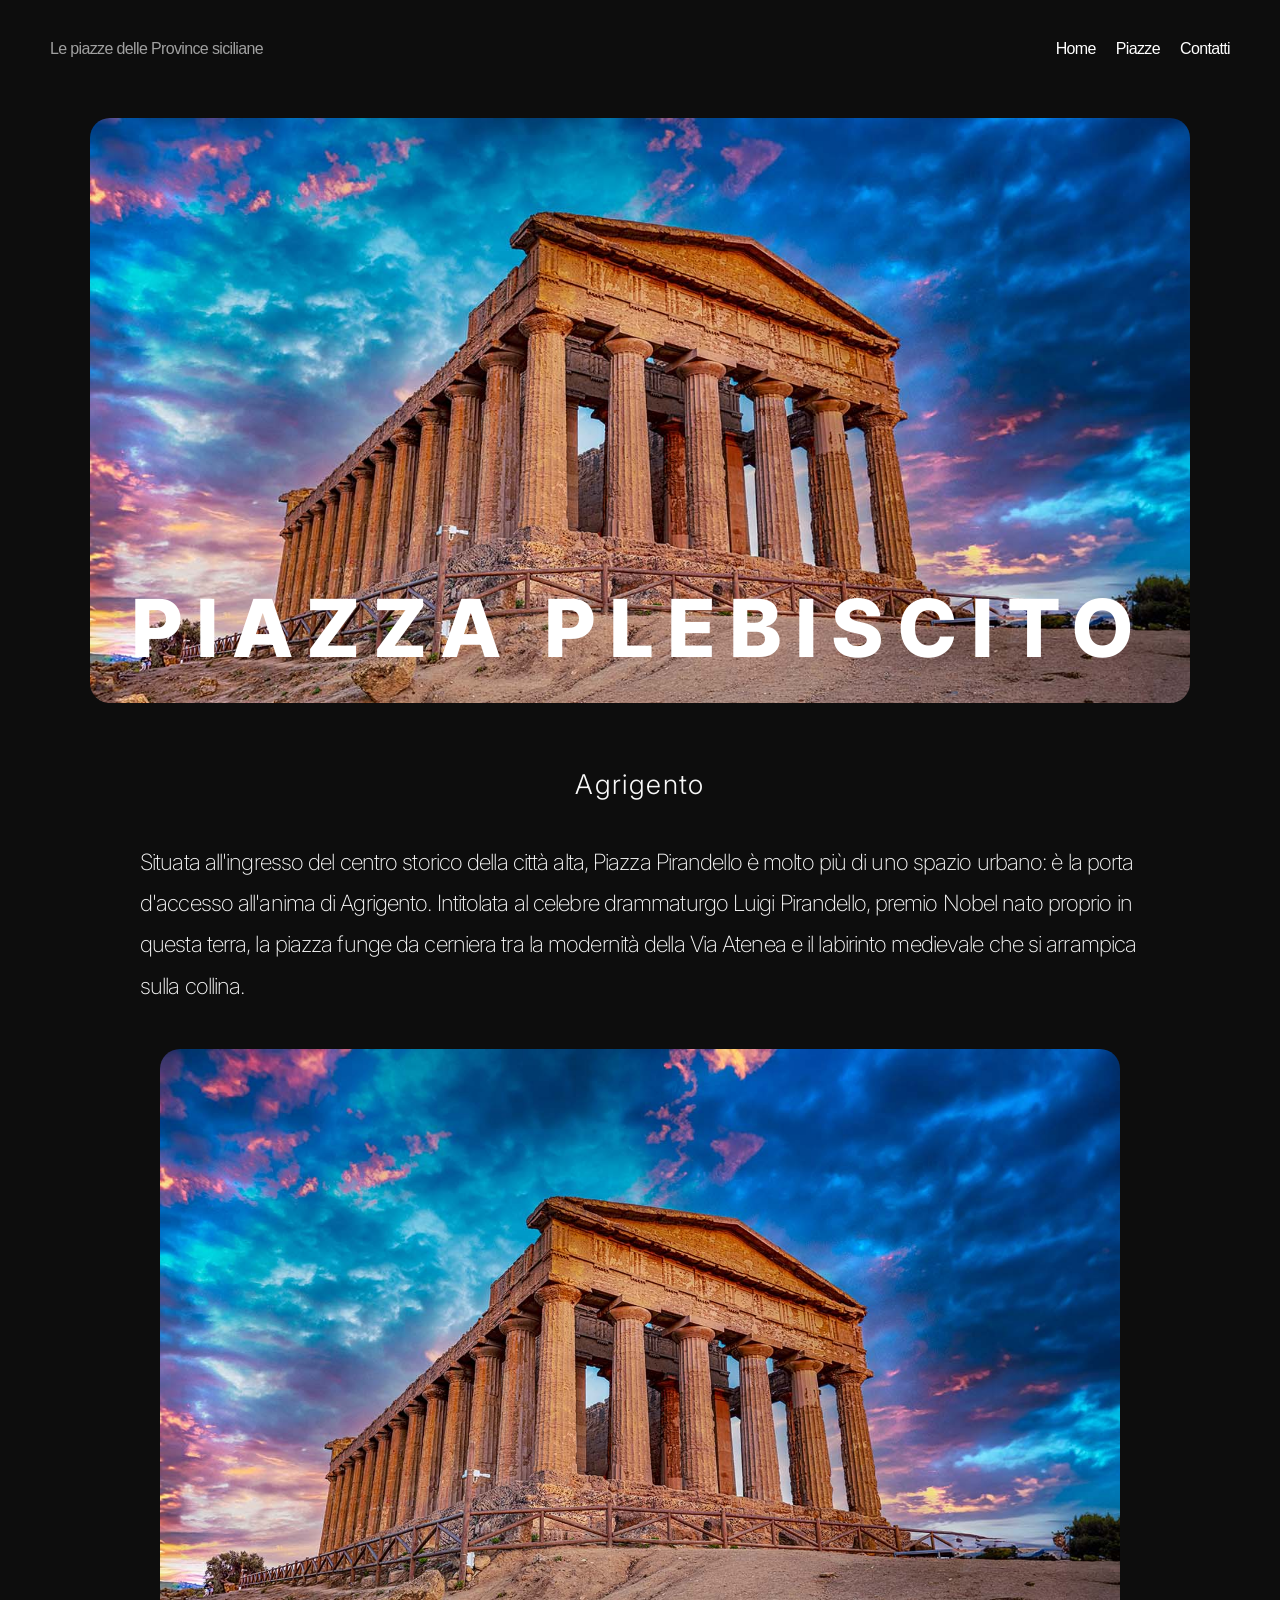
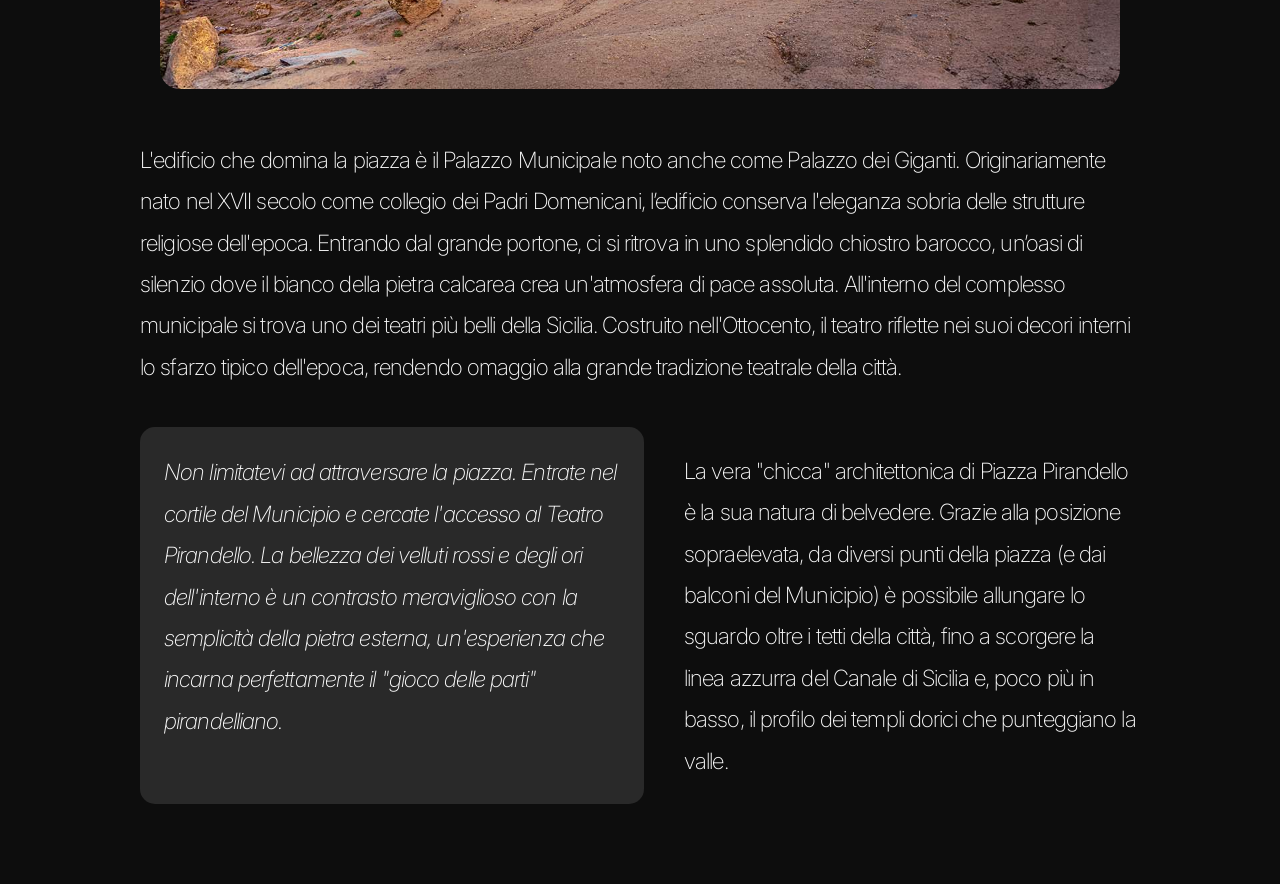
==== agrigento.html @ 2b422439 "Piazze" ====
<!DOCTYPE html>
<html lang="it">
<head>
    <meta charset="UTF-8">
    <meta name="viewport" content="width=device-width, initial-scale=1.0">
    <title>Agrigento - Le piazze delle Province siciliane</title>
    <link rel="preconnect" href="https://fonts.googleapis.com">
    <link rel="preconnect" href="https://fonts.gstatic.com" crossorigin>
    <link href="https://fonts.googleapis.com/css2?family=Inter:ital,wght@0,200;0,300;0,400;1,200&family=Inter+Tight:wght@300;700;800&display=swap" rel="stylesheet">
    <link rel="stylesheet" href="style.css">
</head>
<body>

    <nav>
        <div class="logo">Le piazze delle Province siciliane</div>
        <ul>
            <li><a href="index.html">Home</a></li>
            <li><a href="piazze.html">Piazze</a></li>
            <li><a href="contatti.html">Contatti</a></li>
        </ul>
    </nav>

    <header class="hero">
        <div class="hero-content">
            <img src="img/valledeitempli.jpg" alt="Agrigento Valle dei Templi">
            <h1>PIAZZA PLEBISCITO</h1>
        </div>
    </header>

    <main class="container">

        <p class="city-subtitle">Agrigento</p>

        <section class="intro">
            <p>Situata all'ingresso del centro storico della città alta, Piazza Pirandello è molto più di uno spazio urbano: è la porta d'accesso all'anima di Agrigento. Intitolata al celebre drammaturgo Luigi Pirandello, premio Nobel nato proprio in questa terra, la piazza funge da cerniera tra la modernità della Via Atenea e il labirinto medievale che si arrampica sulla collina.</p>
        </section>

        <section class="full-width">
            <img src="img/valledeitempli.jpg" alt="Valle dei Templi Agrigento">
        </section>

        <section class="intro">
            <p>L'edificio che domina la piazza è il Palazzo Municipale
             noto anche come Palazzo dei Giganti. Originariamente nato 
             nel XVII secolo come collegio dei Padri Domenicani,
             l’edificio conserva l'eleganza sobria delle strutture 
             religiose dell'epoca. Entrando dal grande portone, 
             ci si ritrova in uno splendido chiostro barocco, 
             un’oasi di silenzio dove il bianco della pietra calcarea
             crea un'atmosfera di pace assoluta. All'interno del complesso
             municipale si trova uno dei teatri più belli della Sicilia.
             Costruito nell'Ottocento, il teatro riflette nei suoi decori
             interni lo sfarzo tipico dell'epoca, rendendo omaggio alla grande 
             tradizione teatrale della città.
            </p>
        </section>

        <section class="two-col">
            <div class="col-text small info-card">
                <p style="font-style: italic; font-weight: 200;">Non limitatevi ad attraversare la piazza. Entrate nel cortile del Municipio e cercate l'accesso al Teatro Pirandello. La bellezza dei velluti rossi e degli ori dell'interno è un contrasto meraviglioso con la semplicità della pietra esterna, un'esperienza che incarna perfettamente il "gioco delle parti" pirandelliano.</p>
            </div>
            <div class="col-text small">
                <p>La vera "chicca" architettonica di Piazza Pirandello è la sua natura di belvedere. Grazie alla posizione sopraelevata, da diversi punti della piazza (e dai balconi del Municipio) è possibile allungare lo sguardo oltre i tetti della città, fino a scorgere la linea azzurra del Canale di Sicilia e, poco più in basso, il profilo dei templi dorici che punteggiano la valle.</p>
            </div>
        </section>

    </main>

</body>
</html>
---- style.css ----
body {
    background-color: #0d0d0d;
    color: #a0a0a0;
    font-family: Arial, sans-serif;
    font-size: 16px;
    letter-spacing: -0.04em;
    margin: 0;
    line-height: 1.6;
}

p, h1, h2, h3 {
    color: #f9f9f9;
}

h1, h2, h3 {
    font-family: 'Inter Tight', sans-serif;
    letter-spacing: 0.15em;
}

h1 {
    font-weight: 800;
}

h2, h3 {
    font-weight: 300;
}

/* Font Inter per tutto tranne la nav */
main {
    font-family: 'Inter', sans-serif;
}

main p {
    font-weight: 200;
    font-size: 1.4rem;
    line-height: 1.85;
    letter-spacing: -0.04em;
}

/* Navigazione */
nav {
    display: flex;
    justify-content: space-between;
    padding: 20px 50px;
    align-items: center;
}

nav ul {
    list-style: none;
    display: flex;
    gap: 20px;
}

nav a {
    color: white;
    text-decoration: none;
}

/* Hero Section */
.hero {
    position: relative;
    padding: 20px;
    text-align: center;
}

.hero img {
    width: 100%;
    max-width: 1100px;
    max-height: 65vh;
    object-fit: cover;
    border-radius: 20px;
}

.hero h1 {
    position: absolute;
    bottom: 1cm;
    left: 50%;
    transform: translateX(-50%);
    color: white;
    font-size: 80px;
    letter-spacing: 15px;
    margin: 0;
    white-space: nowrap;
}

/* Layout */
.container {
    max-width: 1000px;
    margin: 0 auto;
    padding: 20px;
}

.grid-row {
    display: flex;
    align-items: center;
    gap: 40px;
    margin-bottom: 50px;
}

.reverse {
    flex-direction: row-reverse;
}

.image-box {
    flex: 1;
}

.image-box img {
    width: 100%;
    border-radius: 15px;
    display: block;
}

.text-box {
    flex: 1;
}

.full-width {
    text-align: center;
    padding: 20px;
}

.full-width img {
    width: 100%;
    max-width: 1100px;
    border-radius: 20px;
}

/* Griglia piazze */
.piazze-grid {
    display: grid;
    grid-template-columns: repeat(3, 1fr);
    gap: 16px;
    margin-top: 40px;
    margin-bottom: 60px;
}

.city-card {
    position: relative;
    border-radius: 14px;
    overflow: hidden;
    aspect-ratio: 1 / 1;
    display: block;
    text-decoration: none;
}

.city-card img {
    width: 100%;
    height: 100%;
    object-fit: cover;
    display: block;
    transition: transform 0.3s ease;
}

.city-card:hover img {
    transform: scale(1.05);
}

.city-card-overlay {
    position: absolute;
    bottom: 12px;
    left: 12px;
    right: 12px;
    padding: 4px 4px 4px 16px;
    background-color: #0d0d0d;
    border-radius: 50px;
    display: flex;
    align-items: center;
    justify-content: space-between;
}

.city-name {
    color: white;
    font-family: 'Inter Tight', sans-serif;
    font-weight: 300;
    font-size: 1rem;
    letter-spacing: 0.15em;
}

.city-arrow {
    color: #0d0d0d;
    background-color: white;
    border-radius: 50%;
    width: 42px;
    height: 42px;
    display: flex;
    align-items: center;
    justify-content: center;
    font-size: 1.6rem;
    font-weight: 900;
    flex-shrink: 0;
    line-height: 1;
}

/* Pagina Contatti */
.contatti-page {
    min-height: calc(100vh - 80px);
    display: flex;
    align-items: center;
    justify-content: center;
}

.contatti-center {
    display: flex;
    flex-direction: column;
    align-items: center;
    gap: 60px;
    text-align: center;
}

.contatti-brand {
    display: flex;
    align-items: center;
    gap: 40px;
}

.contatti-brand img {
    width: 1300px;
    height: auto;
}

.contatti-accademia {
    font-family: 'Inter', sans-serif;
    font-weight: 700;
    font-size: 2.8rem;
    color: white;
    line-height: 1.1;
    letter-spacing: 0.01em;
    margin: 0;
    text-align: left;
    text-transform: lowercase;
}

/* Pagine città */
.city-subtitle {
    font-family: 'Inter', sans-serif;
    font-weight: 300;
    font-size: 1.7rem;
    color: #f9f9f9;
    text-align: center;
    margin: 10px 0 30px 0;
    letter-spacing: 0.05em;
}

.two-col {
    display: flex;
    gap: 40px;
    margin: 40px 0 60px 0;
}

.col-text {
    flex: 1;
    font-family: 'Inter', sans-serif;
    font-weight: 300;
    font-size: 0.95rem;
    line-height: 1.85;
    letter-spacing: 0.03em;
    color: #a0a0a0;
}

.col-text.small {
    font-size: 0.82rem;
    color: #707070;
}

.info-card {
    background-color: #292929;
    border-radius: 15px;
    padding: 24px;
}

.info-card p {
    margin: 0;
}

.contatti-credits p {
    font-family: 'Inter', sans-serif;
    font-weight: 300;
    font-size: 1.4rem;
    color: #a0a0a0;
    line-height: 2;
    margin: 0 0 60px 0;
}

/* ── RESPONSIVE ── */
@media (max-width: 768px) {

    nav {
        padding: 16px 20px;
        flex-wrap: wrap;
        gap: 10px;
    }

    nav ul {
        gap: 14px;
    }

    .hero {
        padding: 10px;
    }

    .hero h1 {
        font-size: clamp(18px, 5.5vw, 36px);
        letter-spacing: 3px;
        bottom: 0.5cm;
        white-space: nowrap;
    }

    main p {
        font-size: 1.1rem;
    }

    .grid-row {
        flex-direction: column;
        gap: 20px;
    }

    .reverse {
        flex-direction: column;
    }

    .two-col {
        flex-direction: column;
        gap: 20px;
        margin: 20px 0 40px 0;
    }

    .piazze-grid {
        grid-template-columns: repeat(2, 1fr);
        gap: 10px;
    }

    .city-name {
        font-size: 0.85rem;
    }

    .city-arrow {
        width: 34px;
        height: 34px;
        font-size: 1.2rem;
    }

    .full-width {
        padding: 10px;
    }

    .contatti-brand {
        flex-direction: column;
        gap: 20px;
    }

    .contatti-brand img {
        width: 100%;
        max-width: 300px;
    }

    .contatti-accademia {
        font-size: 2rem;
        text-align: center;
    }

    .city-subtitle {
        font-size: 1.3rem;
    }
}
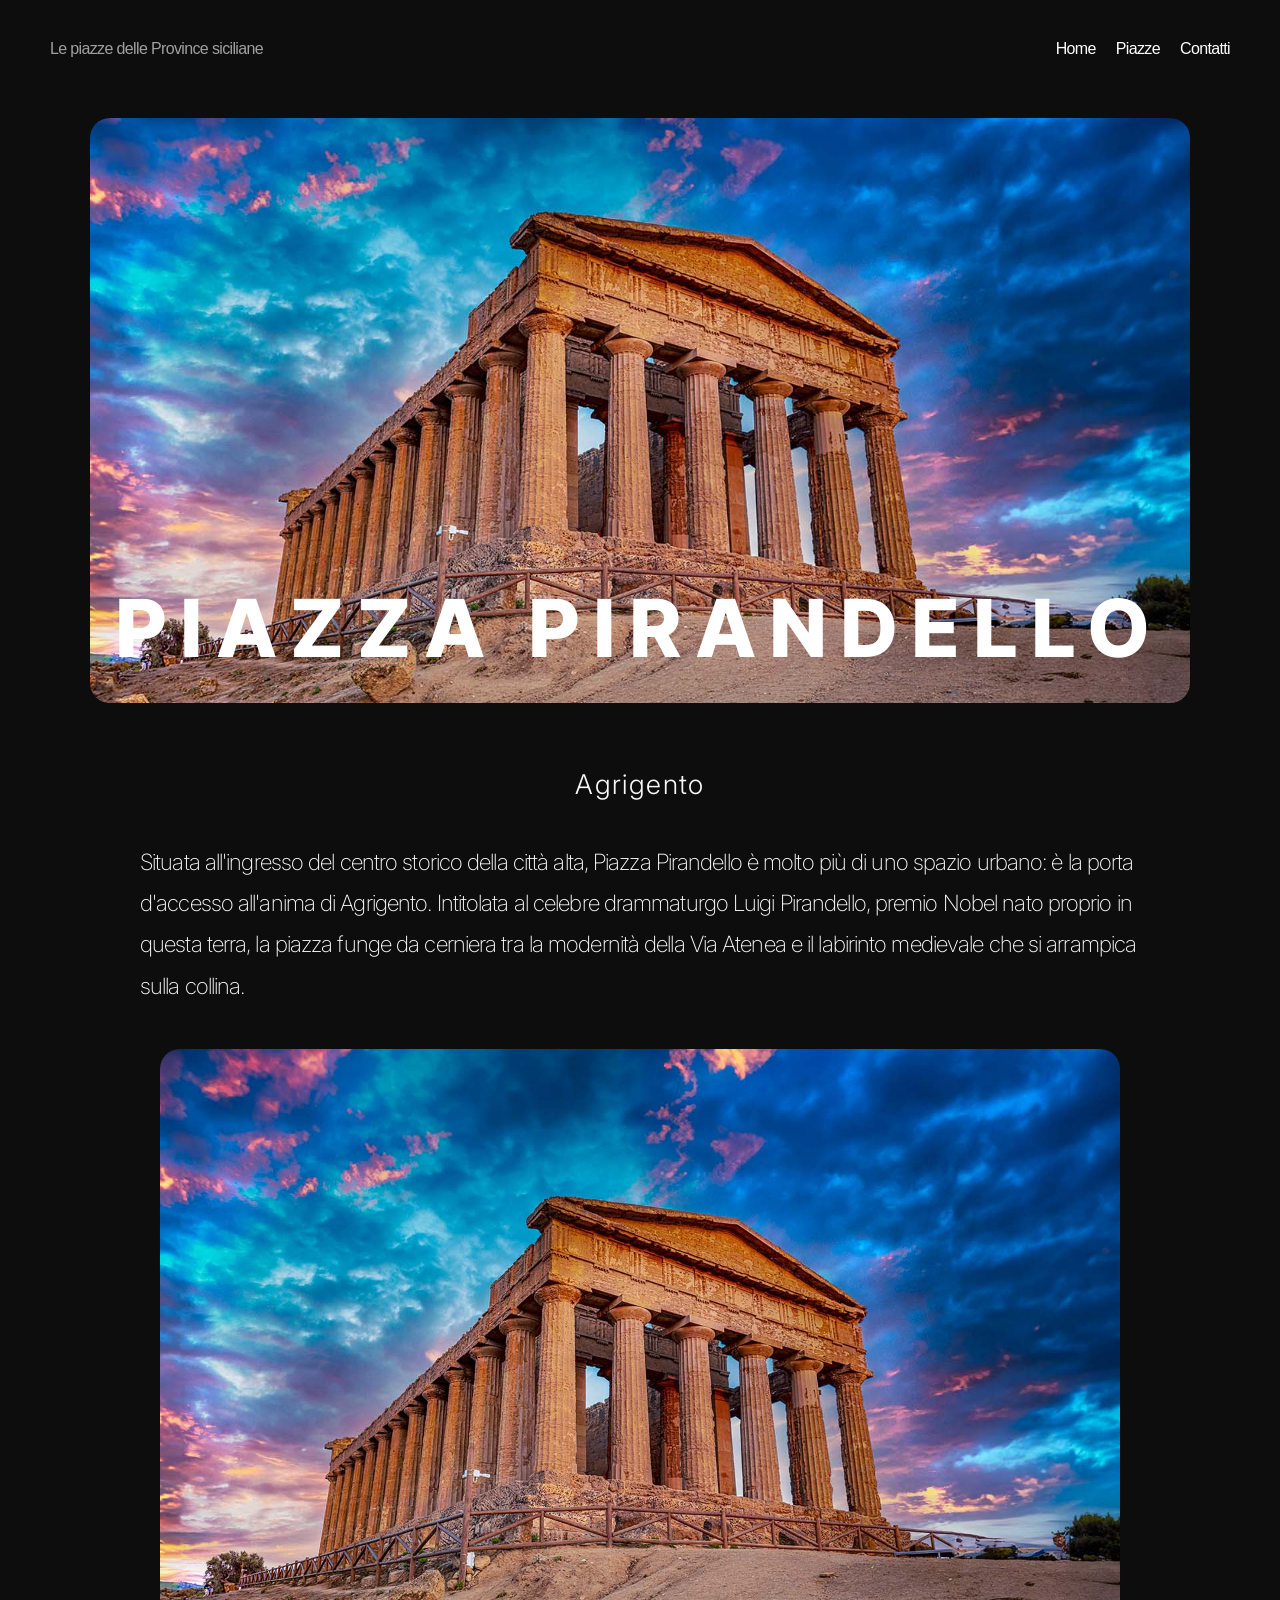
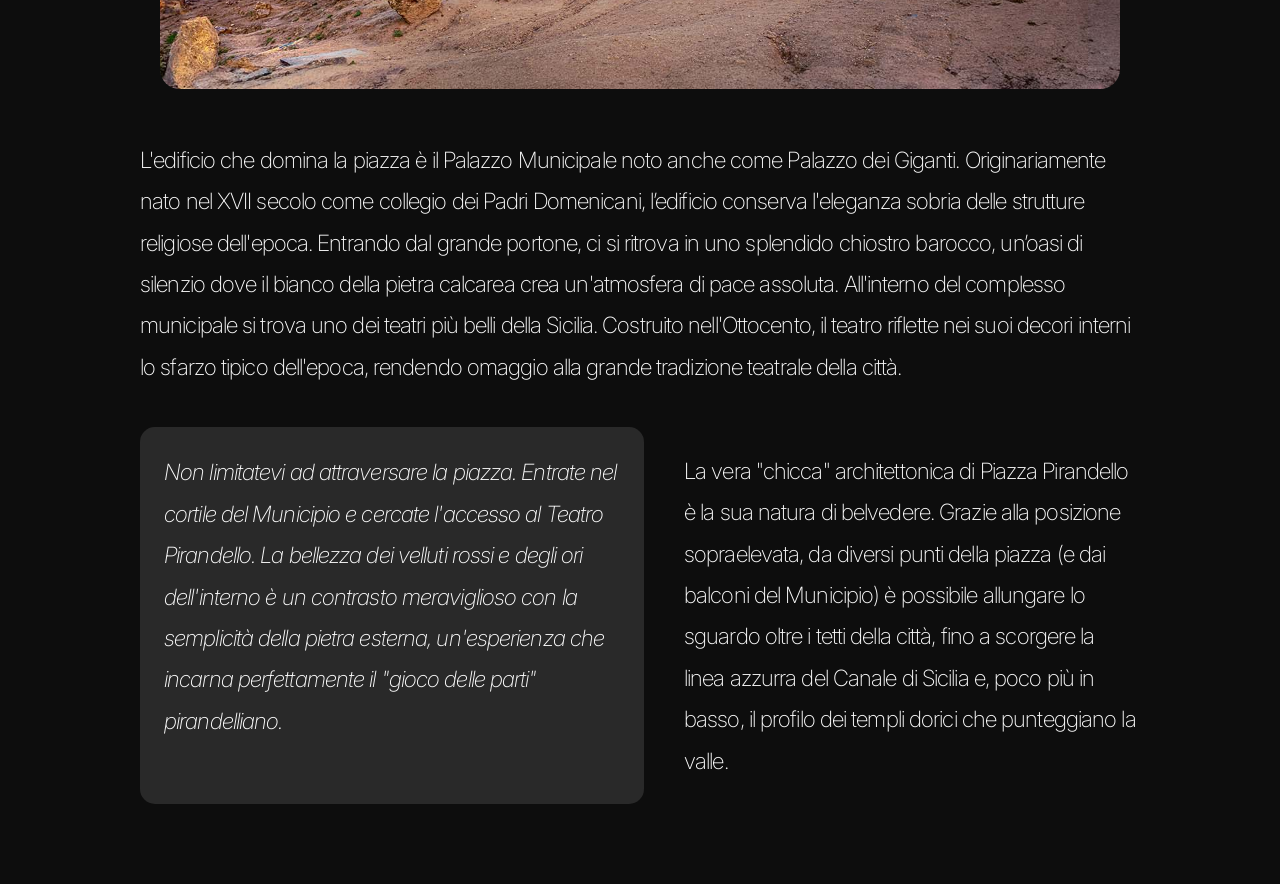
==== commit c9dd291a: "2" ====
--- a/agrigento.html
+++ b/agrigento.html
@@ -23,7 +23,7 @@
     <header class="hero">
         <div class="hero-content">
             <img src="img/valledeitempli.jpg" alt="Agrigento Valle dei Templi">
-            <h1>PIAZZA PLEBISCITO</h1>
+            <h1>PIAZZA PIRANDELLO</h1>
         </div>
     </header>
 
--- a/style.css
+++ b/style.css
@@ -293,6 +293,7 @@
 
     nav ul {
         gap: 14px;
+        margin-left: auto;
     }
 
     .hero {
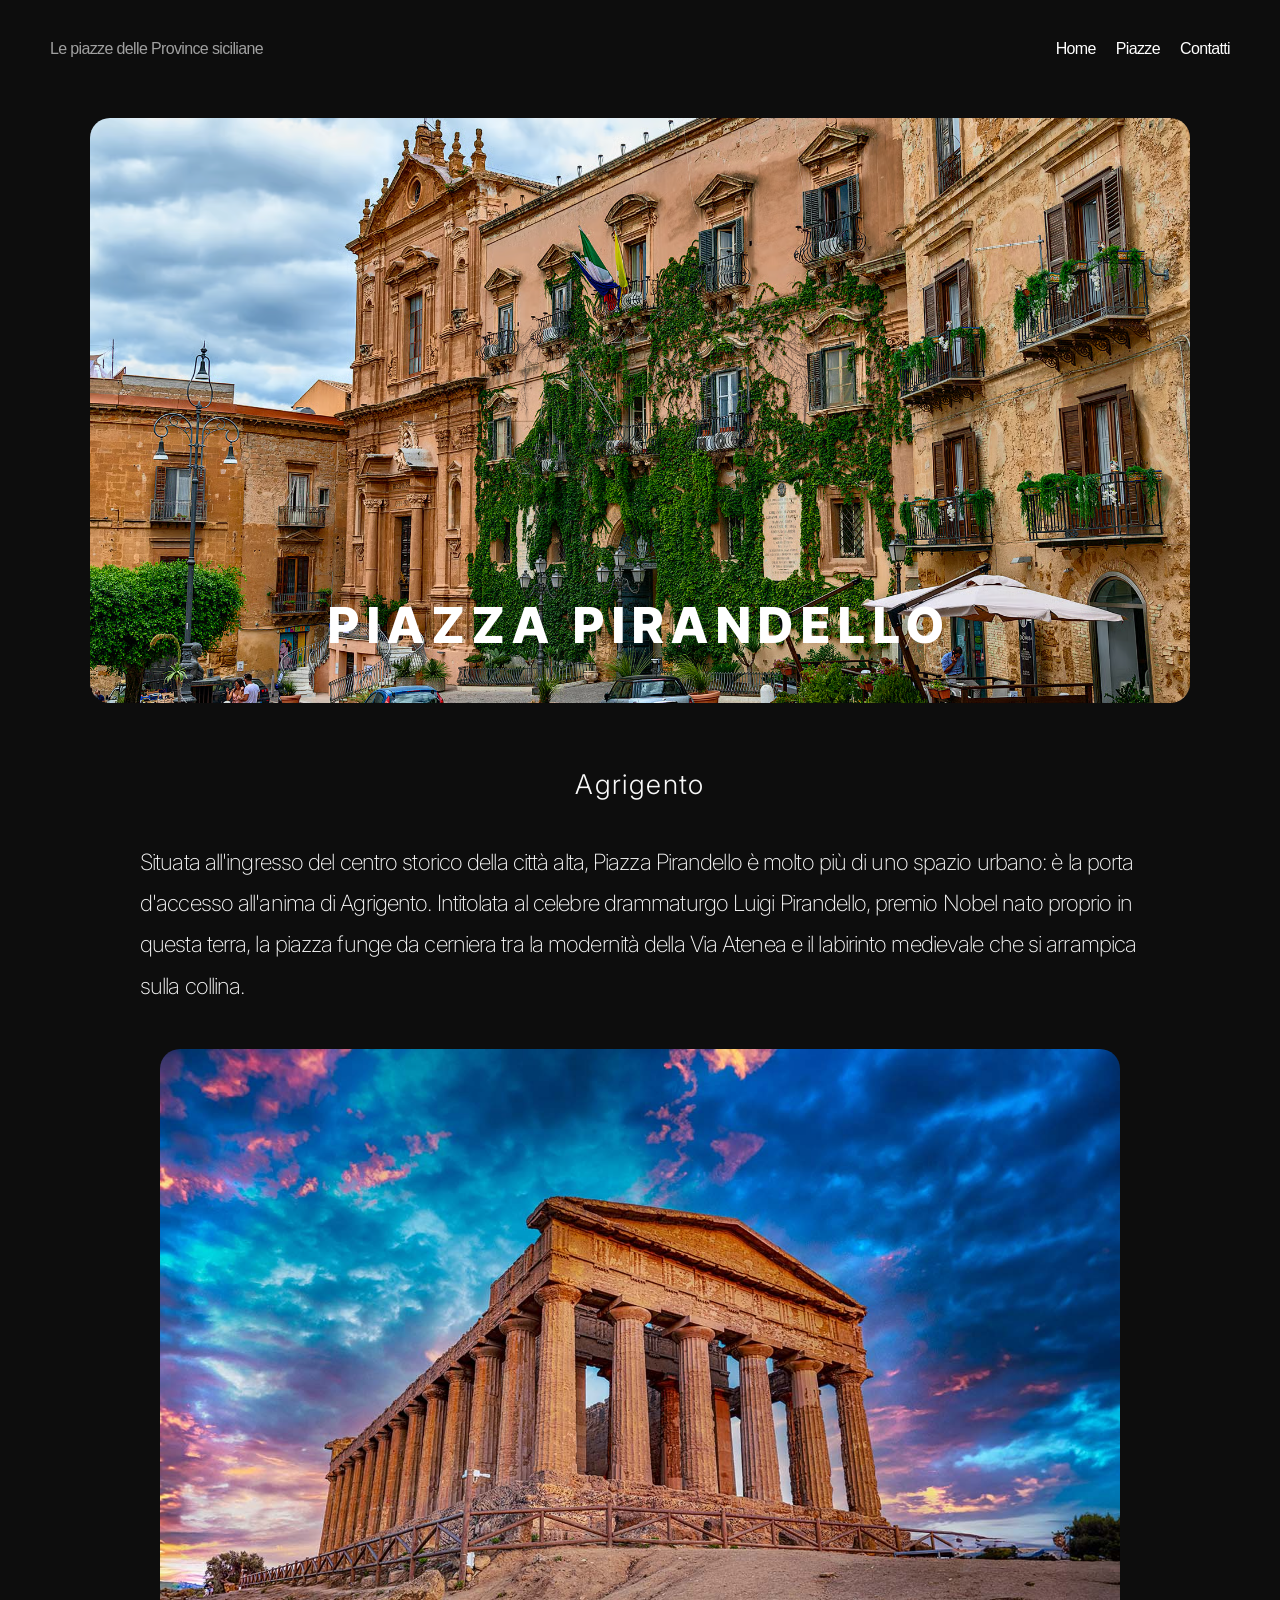
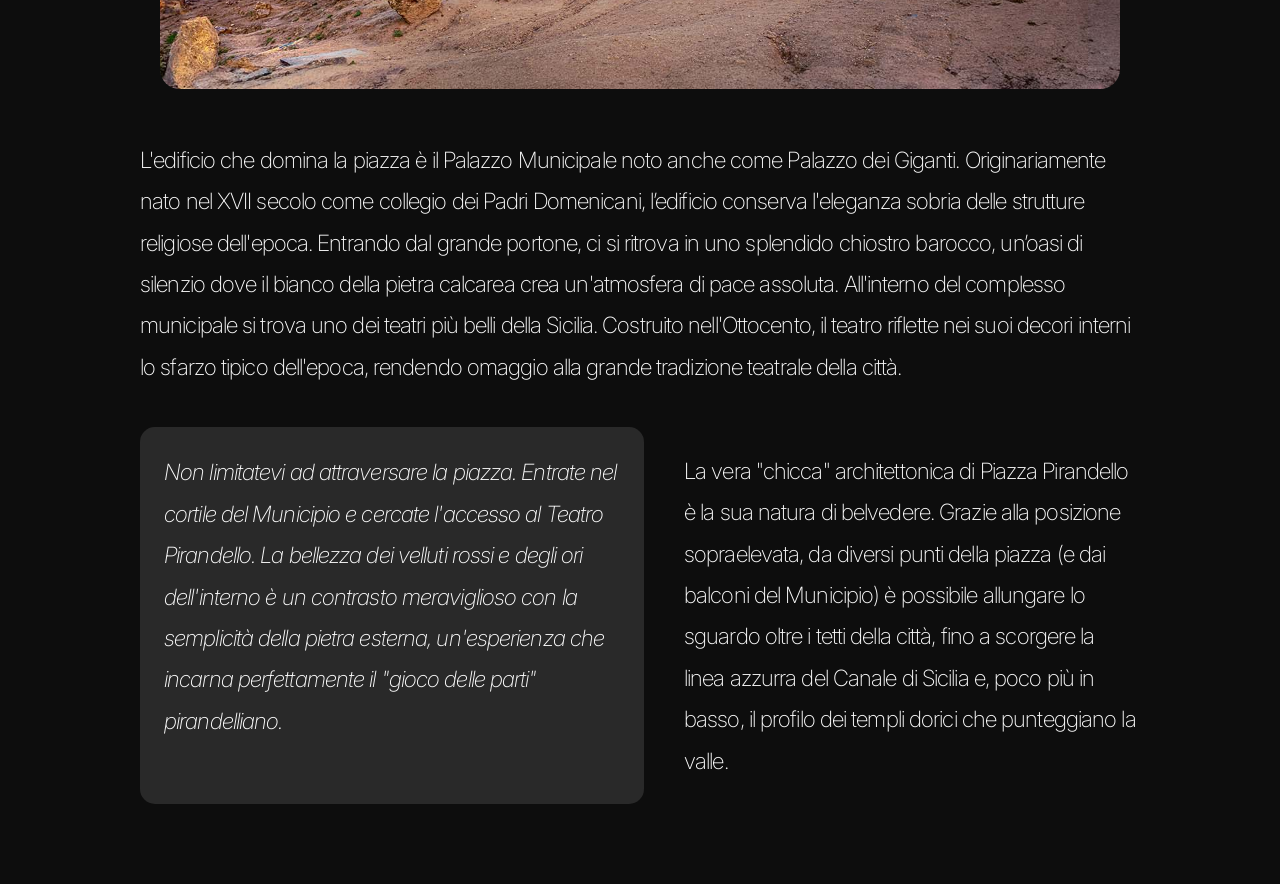
==== commit c6479c1d: "5" ====
--- a/agrigento.html
+++ b/agrigento.html
@@ -22,7 +22,7 @@
 
     <header class="hero">
         <div class="hero-content">
-            <img src="img/valledeitempli.jpg" alt="Agrigento Valle dei Templi">
+            <img src="img/piazza-pirandello-italy.avif" alt="Agrigento Valle dei Templi">
             <h1>PIAZZA PIRANDELLO</h1>
         </div>
     </header>
--- a/style.css
+++ b/style.css
@@ -58,17 +58,24 @@
 
 /* Hero Section */
 .hero {
+    padding: 20px;
+    text-align: center;
+}
+
+.hero-content {
     position: relative;
-    padding: 20px;
-    text-align: center;
+    display: inline-block;
+    max-width: 1100px;
+    width: 100%;
+    container-type: inline-size;
 }
 
 .hero img {
     width: 100%;
-    max-width: 1100px;
     max-height: 65vh;
     object-fit: cover;
     border-radius: 20px;
+    display: block;
 }
 
 .hero h1 {
@@ -77,10 +84,11 @@
     left: 50%;
     transform: translateX(-50%);
     color: white;
-    font-size: 80px;
-    letter-spacing: 15px;
+    font-size: clamp(10px, 4.5cqi, 80px);
+    letter-spacing: clamp(1px, 0.7cqi, 12px);
     margin: 0;
     white-space: nowrap;
+    text-align: center;
 }
 
 /* Layout */
@@ -301,10 +309,7 @@
     }
 
     .hero h1 {
-        font-size: clamp(18px, 5.5vw, 36px);
-        letter-spacing: 3px;
-        bottom: 0.5cm;
-        white-space: nowrap;
+        bottom: 0.4cm;
     }
 
     main p {
